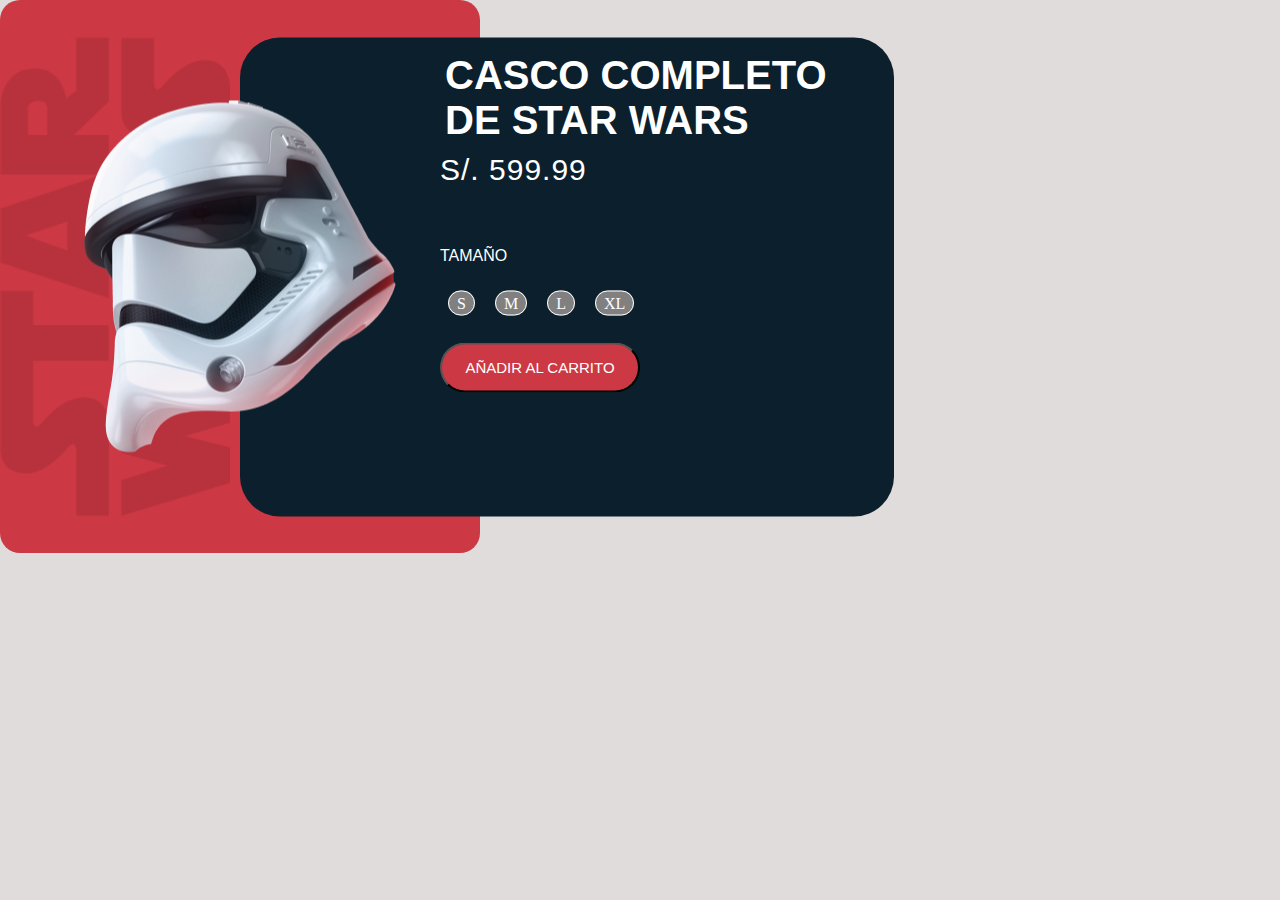
==== ejercicio02.html @ dcb271f8 "segundo" ====
<!DOCTYPE html>
<html lang="en">
<head>
    <meta charset="UTF-8">
    <meta name="viewport" content="width=device-width, initial-scale=1.0">
    <title>Ejercicio 02</title>
    <link rel="stylesheet" href="./estilos/ejercicio02.css">
</head>
<body>
    <main class="Principal">
        <div class="cuadrado-rojo">
            <img class="logost" src="./img/starwars-rotate.png" alt="">
                <div class="cuadrado-azul">
                    <img class="casco" src="./img/helmet.png" alt="">
                    <h1 class="title">CASCO COMPLETO DE STAR WARS</h1>
                    <h2 class="precio">S/. 599.99</h2>
                    <p class="texto">TAMAÑO</p>
                    <div class="talla">
                        <span class="talla1">S</span>
                        <span class="talla1">M</span>
                        <span class="talla1">L</span>
                        <span class="talla1">XL</span>
                    </div>
                    <div class="carro">
                        <button class="carrito"> AÑADIR AL CARRITO</button>
                    </div>
                    
                </div>    
        </div>
    </main>
</body>
</html>
---- estilos/ejercicio02.css ----
*/{
    box-sizing: border-box;
}
body{
    margin: 0;   
    background-color: rgb(225, 220, 220);
    position: relative;
}
.principal{
    position: absolute;
    left: 50%;
    top: 50%;
}
.cuadrado-rojo{
    width: 480px;
    height: 553px;
    background-color: #cc3843;
    border-radius: 20px;
    position: relative;
}
.cuadrado-azul{
    width: 654px;
    height: 479px;
    background-color: #0c1f2c;
    border-radius: 40px;
    position: absolute;
    left: 50%;
    top: 50%;
    transform: translateY(-50%);
}
.logost{
    height: 479px;
    opacity: 10%;
    position:absolute;
    top: 50%;
    transform: translateY(-50%);
}
.casco{
    position: absolute;
    top: 50%;
    transform: translateY(-50%) translateX(-50%);
}
.title{
    width: 400px;
    height: auto;
    color: white;
    font-size: 40px;
    font-family: Arial, Helvetica, sans-serif;
    padding-left: 200px;
    padding-top: 10px;
    margin: 5px;
    font-weight: 900;
}
.precio{
    color: white;
    width: auto;
    font-family:Verdana, Geneva, Tahoma, sans-serif;
    font-size: 30px;
    font-weight: 100;
    letter-spacing: 1px;
    padding-left: 200px;
    margin-top: 10px;
    
}
.texto{
    color: white;
    font-family: Arial, Helvetica, sans-serif;
    padding-left: 200px;
    margin-top: 60px;
}
.talla{
    padding-left: 200px;
    margin-top: 30px;
    :hover{
        opacity: 75%;
        color: #080808;
        background-color: #cc3843;
    }
}
.talla1{
    color: white;
    background-color: gray;
    border: 1px solid white;
    padding: 3px 8px;
    margin: 0px 8px;
    letter-spacing: 0px;
    border-radius: 100px;
}
.carro{
    padding-left: 200px;
    margin-top: 30px;
}
.carrito{
    font-size: 15px;
    background-color: #cc3843;
    color: white;
    width: 200px;
    height: 50px;
    border-radius: 50px;
}
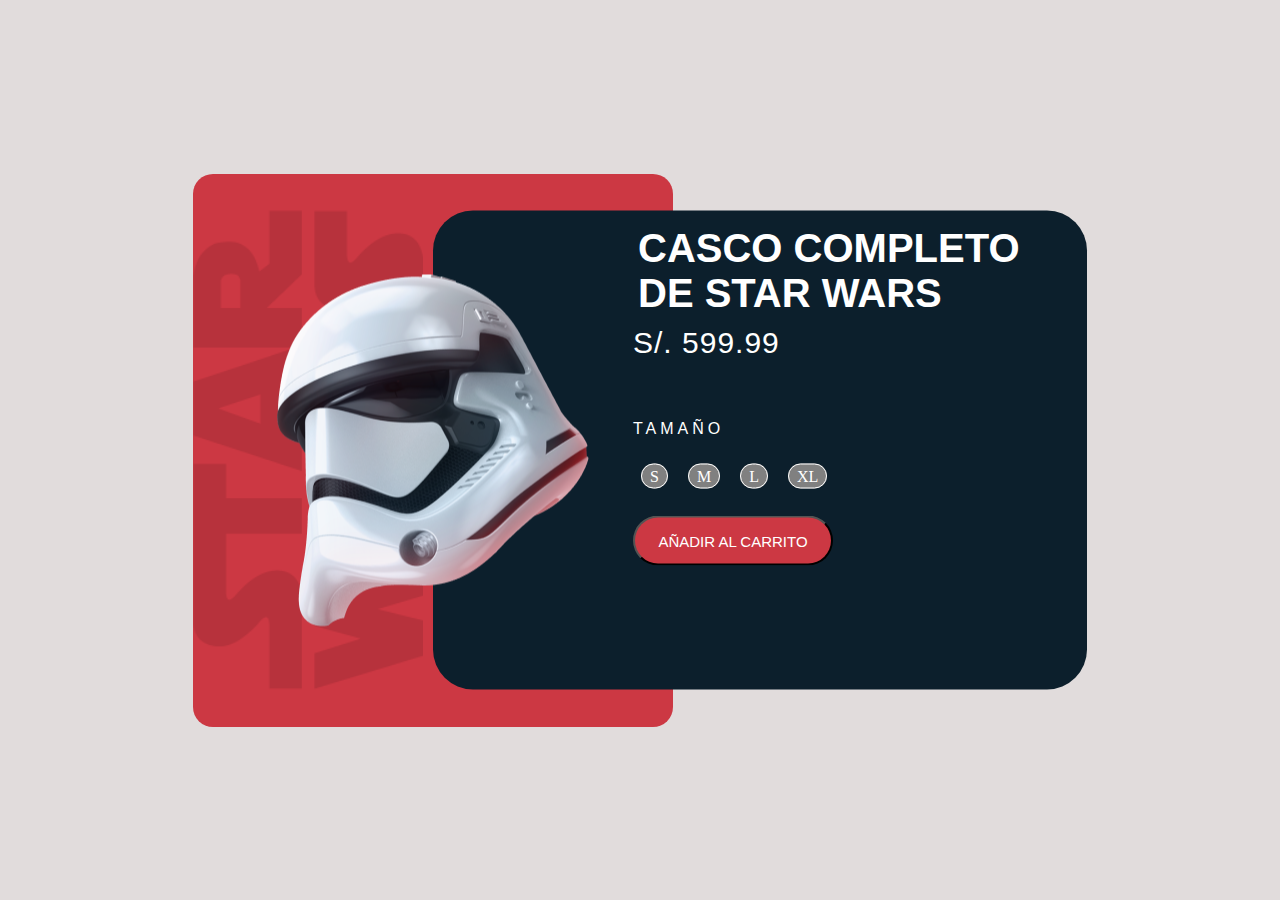
==== commit d59dc850: "presentacion" ====
--- a/ejercicio02.html
+++ b/ejercicio02.html
@@ -7,7 +7,7 @@
     <link rel="stylesheet" href="./estilos/ejercicio02.css">
 </head>
 <body>
-    <main class="Principal">
+    <main class="principal">
         <div class="cuadrado-rojo">
             <img class="logost" src="./img/starwars-rotate.png" alt="">
                 <div class="cuadrado-azul">
--- a/estilos/ejercicio02.css
+++ b/estilos/ejercicio02.css
@@ -4,12 +4,14 @@
 body{
     margin: 0;   
     background-color: rgb(225, 220, 220);
-    position: relative;
+    display: grid;
+    place-items: center;
+    min-height: 100vh;
 }
 .principal{
-    position: absolute;
-    left: 50%;
-    top: 50%;
+    width: 894px;
+    height: 553px;
+
 }
 .cuadrado-rojo{
     width: 480px;
@@ -67,6 +69,7 @@
     font-family: Arial, Helvetica, sans-serif;
     padding-left: 200px;
     margin-top: 60px;
+    letter-spacing: 4px;
 }
 .talla{
     padding-left: 200px;
@@ -83,7 +86,6 @@
     border: 1px solid white;
     padding: 3px 8px;
     margin: 0px 8px;
-    letter-spacing: 0px;
     border-radius: 100px;
 }
 .carro{
